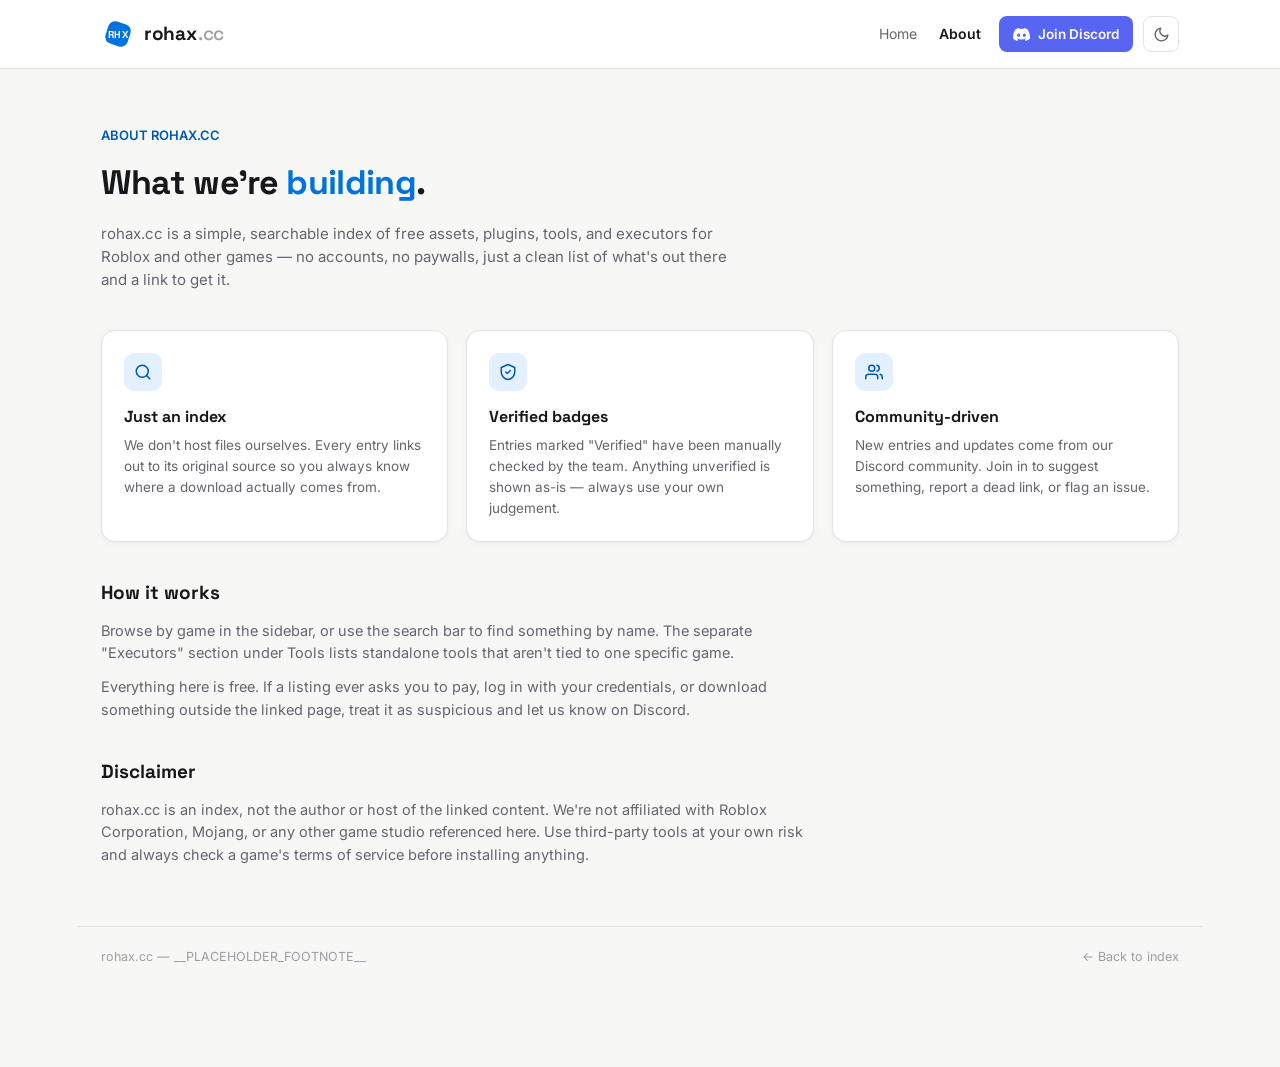
==== about.html @ 6c8dd325 "Add files via upload" ====
<!DOCTYPE html>
<html lang="en">
<head>
<meta charset="UTF-8">
<meta name="viewport" content="width=device-width, initial-scale=1.0">
<title>rohax.cc — index</title>
<link rel="preconnect" href="https://fonts.googleapis.com">
<link rel="preconnect" href="https://fonts.gstatic.com" crossorigin>
<link href="https://fonts.googleapis.com/css2?family=Space+Grotesk:wght@500;600;700&family=Inter:wght@400;500;600;700&display=swap" rel="stylesheet">
<style>
  :root{
    --bg: #f7f7f5;
    --bg-alt: #ffffff;
    --panel: #ffffff;
    --panel-hover: #f1f1ee;
    --border: #e4e4e0;
    --border-soft: #ececea;
    --text: #17181b;
    --text-dim: #63666e;
    --text-faint: #9b9ea5;
    --accent: #0072e0;
    --accent-bg: #e3f0ff;
    --accent-strong: #0058b0;
    --amber: #b56a12;
    --amber-bg: #fbedd9;
    --tool: #4d5a8f;
    --tool-bg: #e9ecfb;
    --discord: #5865F2;
    --radius: 14px;
    --shadow: 0 1px 2px rgba(20,20,20,0.04), 0 1px 10px rgba(20,20,20,0.03);
    --font-display: 'Space Grotesk', 'Inter', sans-serif;
  }
  html[data-theme="dark"]{
    --bg: #16181f;
    --bg-alt: #1b1e26;
    --panel: #21242e;
    --panel-hover: #292d38;
    --border: #323644;
    --border-soft: #292d38;
    --text: #edeef0;
    --text-dim: #a3a6ad;
    --text-faint: #6c6f77;
    --accent: #4fa0ff;
    --accent-bg: rgba(79,160,255,0.14);
    --accent-strong: #4fa0ff;
    --amber: #f2a93b;
    --amber-bg: rgba(242,169,59,0.12);
    --tool: #9aa4f2;
    --tool-bg: rgba(154,164,242,0.12);
    --shadow: none;
  }
  *, *::before, *::after{
    transition: background-color .35s ease, border-color .35s ease, color .35s ease, fill .35s ease, box-shadow .35s ease;
  }
  *{ box-sizing: border-box; margin:0; padding:0; }
  body{
    background: var(--bg);
    color: var(--text);
    font-family: 'Inter', -apple-system, BlinkMacSystemFont, 'Segoe UI', sans-serif;
    font-size: 15px;
    line-height: 1.55;
    min-height: 100vh;
    padding: 0 0 80px;
    transition: background-color .35s ease, border-color .35s ease, color .35s ease;
  }
  a{ color: inherit; text-decoration: none; }

  /* ---------- top bar ---------- */
  header{
    border-bottom: 1px solid var(--border);
    background: var(--bg-alt);
    position: sticky; top:0; z-index: 20;
    transition: box-shadow .2s ease, border-color .35s ease, background-color .35s ease, color .35s ease;
  }
  header.scrolled{
    box-shadow: 0 4px 16px rgba(0,0,0,0.06);
  }
  .header-inner{
    max-width: min(1440px, 88vw);
    margin: 0 auto;
    padding: 16px 24px;
    display:flex;
    align-items:center;
    justify-content: space-between;
    gap: 24px;
  }
  .logo{
    display:flex;
    align-items:center;
    gap: 9px;
    cursor: pointer;
  }
  .logo-mark{
    width: 34px; height: 34px;
    flex-shrink: 0;
  }
  .logo-mark svg{ width: 100%; height: 100%; display:block; }
  .logo-text{
    display:flex;
    align-items:baseline;
    gap: 1px;
    font-family: var(--font-display);
    font-weight: 700;
    font-size: 19px;
    letter-spacing: -0.01em;
  }
  .logo-text .domain{ color: var(--text); }
  .logo-text .tld{ color: var(--text-faint); font-weight: 500; }

  .header-right{ display:flex; align-items:center; gap: 10px; }

  nav{ display:flex; gap: 22px; font-size: 14px; color: var(--text-dim); margin-right: 8px; }
  nav a:hover{ color: var(--accent); }
  nav a.active{ color: var(--text); font-weight: 600; }

  .icon-btn{
    width: 36px; height: 36px;
    display:flex; align-items:center; justify-content:center;
    border: 1px solid var(--border);
    border-radius: 8px;
    background: var(--panel);
    cursor: pointer;
    color: var(--text-dim);
    transition: background-color .2s ease, color .2s ease, border-color .35s ease, transform .15s ease;
  }
  .icon-btn:hover{ background: var(--panel-hover); color: var(--text); }
  .icon-btn:active{ transform: scale(0.92); }
  .icon-btn svg{ width: 17px; height: 17px; overflow: visible; }
  #theme-icon{
    transition: transform .3s ease, opacity .3s ease;
  }
  #theme-icon.spin{ transform: rotate(90deg) scale(0.4); opacity: 0; }

  .discord-btn{
    display:flex; align-items:center; gap: 8px;
    background: var(--discord);
    color: #fff;
    font-size: 13.5px;
    font-weight: 600;
    padding: 0 14px;
    height: 36px;
    border-radius: 8px;
    transition: filter .12s ease, background-color .35s ease, transform .15s ease;
  }
  .discord-btn:hover{ filter: brightness(1.08); }
  .discord-btn:active{ transform: scale(0.96); }
  .discord-btn svg{ width: 17px; height: 17px; flex-shrink:0; }

  /* ---------- hero / search ---------- */
  .hero{
    position: relative;
    max-width: min(1440px, 88vw);
    margin: 0 auto;
    padding: 56px 24px 32px;
    overflow: hidden;
  }
  .hero-glow{
    position: absolute;
    top: -120px; right: -80px;
    width: 420px; height: 420px;
    background: radial-gradient(circle, var(--accent) 0%, transparent 70%);
    opacity: 0.14;
    filter: blur(10px);
    pointer-events: none;
    animation: drift 9s ease-in-out infinite;
    z-index: 0;
  }
  @keyframes drift{
    0%, 100%{ transform: translate(0,0) scale(1); }
    50%{ transform: translate(-24px, 20px) scale(1.08); }
  }
  .hero > *{ position: relative; z-index: 1; }

  @keyframes fadeInUp{
    from{ opacity: 0; transform: translateY(14px); }
    to{ opacity: 1; transform: translateY(0); }
  }
  .hero-eyebrow{
    color: var(--accent-strong);
    font-size: 13px;
    font-weight: 600;
    margin-bottom: 12px;
    opacity: 0;
    animation: fadeInUp .5s ease forwards;
  }
  .hero h1{
    font-family: var(--font-display);
    font-size: 34px;
    font-weight: 700;
    letter-spacing: -0.02em;
    margin-bottom: 12px;
    opacity: 0;
    animation: fadeInUp .5s ease forwards .08s;
  }
  .hero h1 .accent{ color: var(--accent); }
  .hero p{
    color: var(--text-dim);
    max-width: 560px;
    font-size: 15px;
    margin-bottom: 28px;
    opacity: 0;
    animation: fadeInUp .5s ease forwards .16s;
  }

  .stats-row{
    display:flex;
    flex-wrap: wrap;
    gap: 28px;
    margin-top: 28px;
    opacity: 0;
    animation: fadeInUp .5s ease forwards .32s;
  }
  .stat{ display:flex; align-items:baseline; gap: 7px; }
  .stat .num{ font-family: var(--font-display); font-size: 19px; font-weight: 700; color: var(--text); }
  .stat .label{ font-size: 12.5px; color: var(--text-faint); }

  .searchbar{
    display:flex;
    align-items:center;
    gap: 10px;
    background: var(--panel);
    border: 1px solid var(--border);
    border-radius: var(--radius);
    padding: 4px 6px 4px 16px;
    box-shadow: var(--shadow);
    max-width: 560px;
  }
  .searchbar svg{ width: 18px; height: 18px; color: var(--text-faint); flex-shrink:0; }
  .searchbar input{
    flex: 1;
    background: transparent;
    border: none;
    outline: none;
    color: var(--text);
    font-family: inherit;
    font-size: 15px;
    padding: 10px 0;
  }
  .searchbar input::placeholder{ color: var(--text-faint); }

  /* ---------- layout: sidebar + list ---------- */
  .layout{
    display:flex;
    align-items:flex-start;
    gap: 40px;
    max-width: min(1440px, 88vw);
    margin: 0 auto;
    padding: 30px 24px 0;
  }

  .sidebar{
    width: 220px;
    flex-shrink: 0;
    position: sticky;
    top: 88px;
  }
  .sidebar-label{
    font-size: 12px;
    font-weight: 700;
    letter-spacing: 0.06em;
    text-transform: uppercase;
    color: var(--text-faint);
    margin-bottom: 10px;
  }
  .sidebar-item{
    display:flex;
    align-items:center;
    gap: 8px;
    padding: 10px 12px;
    border-radius: 8px;
    font-size: 14px;
    font-weight: 500;
    color: var(--text-dim);
    cursor: pointer;
    margin-bottom: 2px;
  }
  .sidebar-item svg, .sidebar-item img{ width: 16px; height: 16px; flex-shrink: 0; }
  .sidebar-item:hover:not(.active){ background: var(--panel-hover); color: var(--text); }
  .sidebar-item.active{
    background: var(--accent-bg);
    color: var(--accent-strong);
    font-weight: 600;
  }
  .sidebar-divider{
    height: 1px;
    background: var(--border);
    margin: 16px 0;
  }
  .sidebar-item.executors-item svg{ color: var(--amber); }
  .sidebar-item.executors-item.active{
    background: var(--amber-bg);
    color: var(--amber);
  }

  .content{ flex: 1; min-width: 0; }
  .content-head{
    display:flex;
    align-items:baseline;
    justify-content: space-between;
    margin-bottom: 16px;
    gap: 12px;
  }
  .content-head h2{
    font-family: var(--font-display);
    font-size: 19px;
    font-weight: 700;
  }
  .content-head .count-label{ font-size: 13px; color: var(--text-faint); white-space: nowrap; }

  .item-list{
    border: 1px solid var(--border);
    border-radius: var(--radius);
    background: var(--panel);
    overflow: hidden;
    box-shadow: var(--shadow);
  }
  .item-row{
    display:flex;
    align-items:center;
    gap: 14px;
    padding: 16px 18px;
    border-bottom: 1px solid var(--border-soft);
    text-decoration: none;
    opacity: 0;
    animation: fadeInUp .35s ease forwards;
  }
  .item-row:last-child{ border-bottom: none; }
  .item-row:hover{ background: var(--panel-hover); }

  .item-icon{
    width: 42px; height: 42px;
    border-radius: 10px;
    flex-shrink: 0;
    display:flex; align-items:center; justify-content:center;
  }
  .item-icon svg{ width: 20px; height: 20px; color: #fff; }

  .item-main{ flex: 1; min-width: 0; }
  .item-title-row{
    display:flex;
    align-items:center;
    gap: 8px;
    flex-wrap: wrap;
    margin-bottom: 3px;
  }
  .item-name{ font-family: var(--font-display); font-weight: 600; font-size: 15px; color: var(--text); }
  .item-badge{
    font-size: 11px;
    font-weight: 700;
    padding: 2px 8px;
    border-radius: 999px;
    white-space: nowrap;
  }
  .item-badge.verified{ background: var(--accent-bg); color: var(--accent-strong); }
  .item-badge.new{ background: var(--amber-bg); color: var(--amber); }
  .item-desc{
    font-size: 13px;
    color: var(--text-dim);
    overflow: hidden;
    text-overflow: ellipsis;
    white-space: nowrap;
  }

  .item-meta{
    text-align: right;
    font-size: 12px;
    color: var(--text-faint);
    line-height: 1.4;
    flex-shrink: 0;
  }
  .item-meta .game-name{ color: var(--text-dim); font-weight: 500; }

  .item-dl{
    display:flex; align-items:center; gap: 6px;
    background: var(--accent);
    color: #fff;
    font-size: 13px;
    font-weight: 600;
    padding: 9px 16px;
    border-radius: 8px;
    flex-shrink: 0;
    transition: filter .12s ease;
  }
  .item-dl:hover{ filter: brightness(1.08); }
  .item-dl svg{ width: 14px; height: 14px; }

  .empty-state{
    text-align:center;
    padding: 60px 20px;
    color: var(--text-faint);
    display:none;
  }
  .empty-state.show{ display:block; }
  .empty-state .glyph{ font-size: 28px; margin-bottom: 10px; }
  .empty-state .title{ color: var(--text); font-weight: 600; margin-bottom: 4px; }

  footer{
    max-width: min(1440px, 88vw);
    margin: 60px auto 0;
    padding: 20px 24px;
    border-top: 1px solid var(--border);
    color: var(--text-faint);
    font-size: 12.5px;
    display:flex;
    justify-content: space-between;
  }

  @media (max-width: 768px){
    nav{ display:none; }
    .layout{ flex-direction: column; }
    .sidebar{
      width: 100%;
      position: static;
      display:flex;
      flex-wrap: wrap;
      gap: 6px;
    }
    .sidebar-label{ width: 100%; }
    .sidebar-divider{ display: none; }
    .item-row{ flex-wrap: wrap; }
    .item-meta{ display:none; }
  }

  /* ---------- about page ---------- */
  .about-hero{
    position: relative;
    max-width: min(1440px, 88vw);
    margin: 0 auto;
    padding: 56px 24px 8px;
    overflow: hidden;
  }
  .about-hero > *{ position: relative; z-index: 1; }
  .about-hero .hero-eyebrow{ color: var(--accent-strong); font-size: 13px; font-weight: 600; margin-bottom: 12px; }
  .about-hero h1{
    font-family: var(--font-display);
    font-size: 34px;
    font-weight: 700;
    letter-spacing: -0.02em;
    margin-bottom: 12px;
  }
  .about-hero h1 .accent{ color: var(--accent); }
  .about-hero p{ color: var(--text-dim); max-width: 640px; font-size: 15px; }

  .about-body{
    max-width: min(1440px, 88vw);
    margin: 0 auto;
    padding: 30px 24px 0;
    display: grid;
    grid-template-columns: repeat(3, 1fr);
    gap: 18px;
  }
  .about-card{
    border: 1px solid var(--border);
    border-radius: var(--radius);
    background: var(--panel);
    box-shadow: var(--shadow);
    padding: 22px;
  }
  .about-card .icon{
    width: 38px; height: 38px;
    border-radius: 10px;
    background: var(--accent-bg);
    color: var(--accent-strong);
    display:flex; align-items:center; justify-content:center;
    margin-bottom: 14px;
  }
  .about-card .icon svg{ width: 18px; height: 18px; }
  .about-card h3{ font-family: var(--font-display); font-size: 16px; font-weight: 700; margin-bottom: 6px; }
  .about-card p{ color: var(--text-dim); font-size: 13.5px; }

  .about-section{
    max-width: min(1440px, 88vw);
    margin: 36px auto 0;
    padding: 0 24px;
  }
  .about-section h2{ font-family: var(--font-display); font-size: 19px; font-weight: 700; margin-bottom: 12px; }
  .about-section p{ color: var(--text-dim); font-size: 14.5px; max-width: 720px; margin-bottom: 12px; }
  .about-section p:last-child{ margin-bottom: 0; }

  @media (max-width: 768px){
    .about-body{ grid-template-columns: 1fr; }
  }
</style>
<body>

<header>
  <div class="header-inner">
    <a class="logo" href="index.html" aria-label="rohax.cc home">
      <span class="logo-mark">
        <svg viewBox="0 0 44 44" fill="none">
          <rect x="7" y="7" width="30" height="30" rx="9" transform="rotate(18 22 22)" fill="var(--accent)"/>
          <text x="22" y="27" text-anchor="middle" font-family="'Space Grotesk', sans-serif" font-weight="700" font-size="13" letter-spacing="0.3" fill="#ffffff">RHX</text>
        </svg>
      </span>
      <span class="logo-text"><span class="domain">rohax</span><span class="tld">.cc</span></span>
    </a>
    <div class="header-right">
      <nav>
        <a href="index.html">Home</a>
        <a href="about.html" class="active">About</a>
      </nav>
      <a class="discord-btn" href="__PLACEHOLDER_DISCORD_URL__" target="_blank" rel="noopener noreferrer">
        <svg viewBox="0 0 127.14 96.36" fill="currentColor"><path d="M107.7,8.07A105.15,105.15,0,0,0,81.47,0a72.06,72.06,0,0,0-3.36,6.83A97.68,97.68,0,0,0,49,6.83,72.37,72.37,0,0,0,45.64,0,105.89,105.89,0,0,0,19.39,8.09C2.79,32.65-1.71,56.6.54,80.21h0A105.73,105.73,0,0,0,32.71,96.36,77.7,77.7,0,0,0,39.6,85.25a68.42,68.42,0,0,1-10.85-5.18c.91-.66,1.8-1.34,2.66-2a75.57,75.57,0,0,0,64.32,0c.87.71,1.76,1.39,2.66,2a68.68,68.68,0,0,1-10.87,5.19,77,77,0,0,0,6.89,11.1A105.25,105.25,0,0,0,126.6,80.22h0C129.24,52.84,122.09,29.11,107.7,8.07ZM42.45,65.69C36.18,65.69,31,60,31,53s5-12.74,11.43-12.74S54,46,53.89,53,48.84,65.69,42.45,65.69Zm42.24,0C78.41,65.69,73.25,60,73.25,53s5-12.74,11.44-12.74S96.23,46,96.12,53,91.08,65.69,84.69,65.69Z"/></svg>
        Join Discord
      </a>
      <button class="icon-btn" id="theme-toggle" aria-label="Toggle theme">
        <svg id="theme-icon" viewBox="0 0 24 24" fill="none" stroke="currentColor" stroke-width="2" stroke-linecap="round" stroke-linejoin="round"></svg>
      </button>
    </div>
  </div>
</header>

<section class="about-hero">
  <div class="hero-eyebrow">ABOUT ROHAX.CC</div>
  <h1>What we're <span class="accent">building</span>.</h1>
  <p>rohax.cc is a simple, searchable index of free assets, plugins, tools, and executors for Roblox and other games — no accounts, no paywalls, just a clean list of what's out there and a link to get it.</p>
</section>

<div class="about-body">
  <div class="about-card">
    <div class="icon">
      <svg viewBox="0 0 24 24" fill="none" stroke="currentColor" stroke-width="2" stroke-linecap="round" stroke-linejoin="round"><circle cx="11" cy="11" r="8"/><path d="m21 21-4.3-4.3"/></svg>
    </div>
    <h3>Just an index</h3>
    <p>We don't host files ourselves. Every entry links out to its original source so you always know where a download actually comes from.</p>
  </div>
  <div class="about-card">
    <div class="icon">
      <svg viewBox="0 0 24 24" fill="none" stroke="currentColor" stroke-width="2" stroke-linecap="round" stroke-linejoin="round"><path d="M12 2 3 6v6c0 5 3.8 9.4 9 10 5.2-.6 9-5 9-10V6l-9-4Z"/><path d="m9 12 2 2 4-4"/></svg>
    </div>
    <h3>Verified badges</h3>
    <p>Entries marked "Verified" have been manually checked by the team. Anything unverified is shown as-is — always use your own judgement.</p>
  </div>
  <div class="about-card">
    <div class="icon">
      <svg viewBox="0 0 24 24" fill="none" stroke="currentColor" stroke-width="2" stroke-linecap="round" stroke-linejoin="round"><path d="M17 21v-2a4 4 0 0 0-4-4H5a4 4 0 0 0-4 4v2"/><circle cx="9" cy="7" r="4"/><path d="M23 21v-2a4 4 0 0 0-3-3.87"/><path d="M16 3.13a4 4 0 0 1 0 7.75"/></svg>
    </div>
    <h3>Community-driven</h3>
    <p>New entries and updates come from our Discord community. Join in to suggest something, report a dead link, or flag an issue.</p>
  </div>
</div>

<div class="about-section">
  <h2>How it works</h2>
  <p>Browse by game in the sidebar, or use the search bar to find something by name. The separate "Executors" section under Tools lists standalone tools that aren't tied to one specific game.</p>
  <p>Everything here is free. If a listing ever asks you to pay, log in with your credentials, or download something outside the linked page, treat it as suspicious and let us know on Discord.</p>
</div>

<div class="about-section">
  <h2>Disclaimer</h2>
  <p>rohax.cc is an index, not the author or host of the linked content. We're not affiliated with Roblox Corporation, Mojang, or any other game studio referenced here. Use third-party tools at your own risk and always check a game's terms of service before installing anything.</p>
</div>

<footer>
  <span>rohax.cc — __PLACEHOLDER_FOOTNOTE__</span>
  <span><a href="index.html" style="color:inherit;">&larr; Back to index</a></span>
</footer>

<script>
  const SUN_ICON = '<circle cx="12" cy="12" r="4"/><path d="M12 2v2M12 20v2M4.93 4.93l1.41 1.41M17.66 17.66l1.41 1.41M2 12h2M20 12h2M6.34 17.66l-1.41 1.41M19.07 4.93l-1.41 1.41"/>';
  const MOON_ICON = '<path d="M21 12.79A9 9 0 1 1 11.21 3 7 7 0 0 0 21 12.79z"/>';

  function applyTheme(theme, animate){
    const icon = document.getElementById("theme-icon");
    document.documentElement.setAttribute("data-theme", theme);
    localStorage.setItem("rohax-theme", theme);
    if (animate){
      icon.classList.add("spin");
      setTimeout(() => {
        icon.innerHTML = theme === "dark" ? SUN_ICON : MOON_ICON;
        icon.classList.remove("spin");
      }, 150);
    } else {
      icon.innerHTML = theme === "dark" ? SUN_ICON : MOON_ICON;
    }
  }
  document.getElementById("theme-toggle").addEventListener("click", () => {
    const current = document.documentElement.getAttribute("data-theme");
    applyTheme(current === "dark" ? "light" : "dark", true);
  });
  const savedTheme = localStorage.getItem("rohax-theme")
    || (window.matchMedia && window.matchMedia("(prefers-color-scheme: dark)").matches ? "dark" : "light");
  applyTheme(savedTheme);

  const headerEl = document.querySelector("header");
  window.addEventListener("scroll", () => {
    headerEl.classList.toggle("scrolled", window.scrollY > 8);
  });
</script>

</body>
</html>
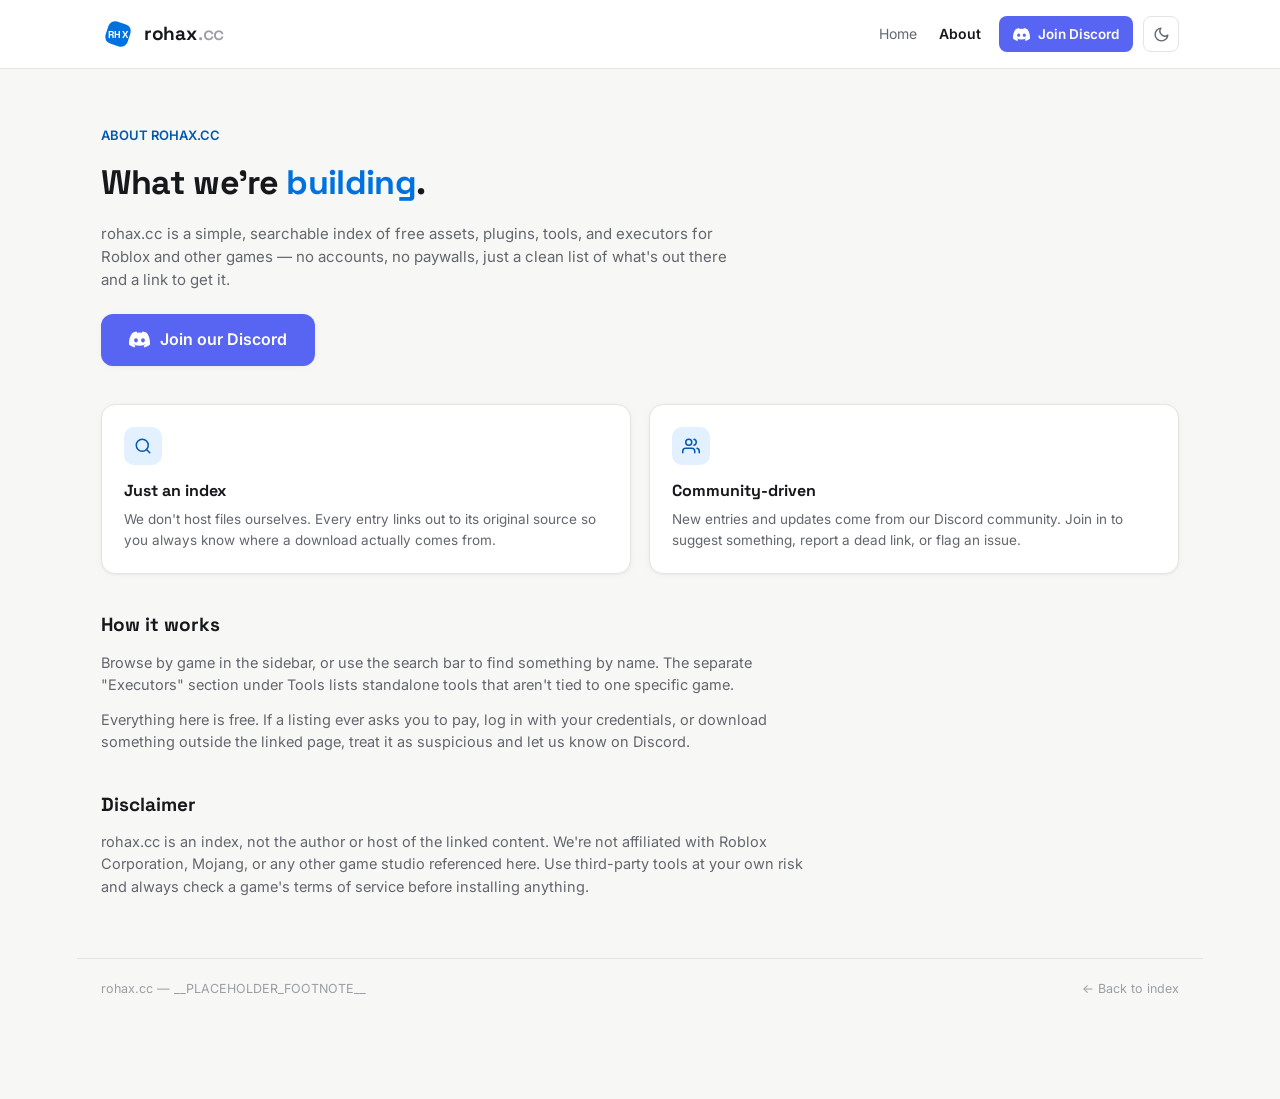
==== commit e68443e8: "Add files via upload" ====
--- a/about.html
+++ b/about.html
@@ -53,6 +53,10 @@
     transition: background-color .35s ease, border-color .35s ease, color .35s ease, fill .35s ease, box-shadow .35s ease;
   }
   *{ box-sizing: border-box; margin:0; padding:0; }
+  html{
+    background: var(--bg);
+    overscroll-behavior-y: none;
+  }
   body{
     background: var(--bg);
     color: var(--text);
@@ -61,6 +65,7 @@
     line-height: 1.55;
     min-height: 100vh;
     padding: 0 0 80px;
+    overscroll-behavior-y: none;
     transition: background-color .35s ease, border-color .35s ease, color .35s ease;
   }
   a{ color: inherit; text-decoration: none; }
@@ -351,7 +356,6 @@
     border-radius: 999px;
     white-space: nowrap;
   }
-  .item-badge.verified{ background: var(--accent-bg); color: var(--accent-strong); }
   .item-badge.new{ background: var(--amber-bg); color: var(--amber); }
   .item-desc{
     font-size: 13px;
@@ -446,9 +450,28 @@
     margin: 0 auto;
     padding: 30px 24px 0;
     display: grid;
-    grid-template-columns: repeat(3, 1fr);
+    grid-template-columns: repeat(auto-fit, minmax(240px, 1fr));
     gap: 18px;
   }
+
+  .discord-btn-lg{
+    display: inline-flex;
+    align-items: center;
+    gap: 10px;
+    background: var(--discord);
+    color: #fff;
+    font-size: 16px;
+    font-weight: 600;
+    padding: 0 28px;
+    height: 52px;
+    border-radius: 12px;
+    box-shadow: var(--shadow);
+    margin-top: 22px;
+    transition: filter .12s ease, background-color .35s ease, transform .15s ease;
+  }
+  .discord-btn-lg:hover{ filter: brightness(1.08); }
+  .discord-btn-lg:active{ transform: scale(0.97); }
+  .discord-btn-lg svg{ width: 21px; height: 21px; flex-shrink:0; }
   .about-card{
     border: 1px solid var(--border);
     border-radius: var(--radius);
@@ -481,6 +504,7 @@
     .about-body{ grid-template-columns: 1fr; }
   }
 </style>
+</head>
 <body>
 
 <header>
@@ -514,6 +538,10 @@
   <div class="hero-eyebrow">ABOUT ROHAX.CC</div>
   <h1>What we're <span class="accent">building</span>.</h1>
   <p>rohax.cc is a simple, searchable index of free assets, plugins, tools, and executors for Roblox and other games — no accounts, no paywalls, just a clean list of what's out there and a link to get it.</p>
+  <a class="discord-btn-lg" href="__PLACEHOLDER_DISCORD_URL__" target="_blank" rel="noopener noreferrer">
+    <svg viewBox="0 0 127.14 96.36" fill="currentColor"><path d="M107.7,8.07A105.15,105.15,0,0,0,81.47,0a72.06,72.06,0,0,0-3.36,6.83A97.68,97.68,0,0,0,49,6.83,72.37,72.37,0,0,0,45.64,0,105.89,105.89,0,0,0,19.39,8.09C2.79,32.65-1.71,56.6.54,80.21h0A105.73,105.73,0,0,0,32.71,96.36,77.7,77.7,0,0,0,39.6,85.25a68.42,68.42,0,0,1-10.85-5.18c.91-.66,1.8-1.34,2.66-2a75.57,75.57,0,0,0,64.32,0c.87.71,1.76,1.39,2.66,2a68.68,68.68,0,0,1-10.87,5.19,77,77,0,0,0,6.89,11.1A105.25,105.25,0,0,0,126.6,80.22h0C129.24,52.84,122.09,29.11,107.7,8.07ZM42.45,65.69C36.18,65.69,31,60,31,53s5-12.74,11.43-12.74S54,46,53.89,53,48.84,65.69,42.45,65.69Zm42.24,0C78.41,65.69,73.25,60,73.25,53s5-12.74,11.44-12.74S96.23,46,96.12,53,91.08,65.69,84.69,65.69Z"/></svg>
+    Join our Discord
+  </a>
 </section>
 
 <div class="about-body">
@@ -523,13 +551,6 @@
     </div>
     <h3>Just an index</h3>
     <p>We don't host files ourselves. Every entry links out to its original source so you always know where a download actually comes from.</p>
-  </div>
-  <div class="about-card">
-    <div class="icon">
-      <svg viewBox="0 0 24 24" fill="none" stroke="currentColor" stroke-width="2" stroke-linecap="round" stroke-linejoin="round"><path d="M12 2 3 6v6c0 5 3.8 9.4 9 10 5.2-.6 9-5 9-10V6l-9-4Z"/><path d="m9 12 2 2 4-4"/></svg>
-    </div>
-    <h3>Verified badges</h3>
-    <p>Entries marked "Verified" have been manually checked by the team. Anything unverified is shown as-is — always use your own judgement.</p>
   </div>
   <div class="about-card">
     <div class="icon">
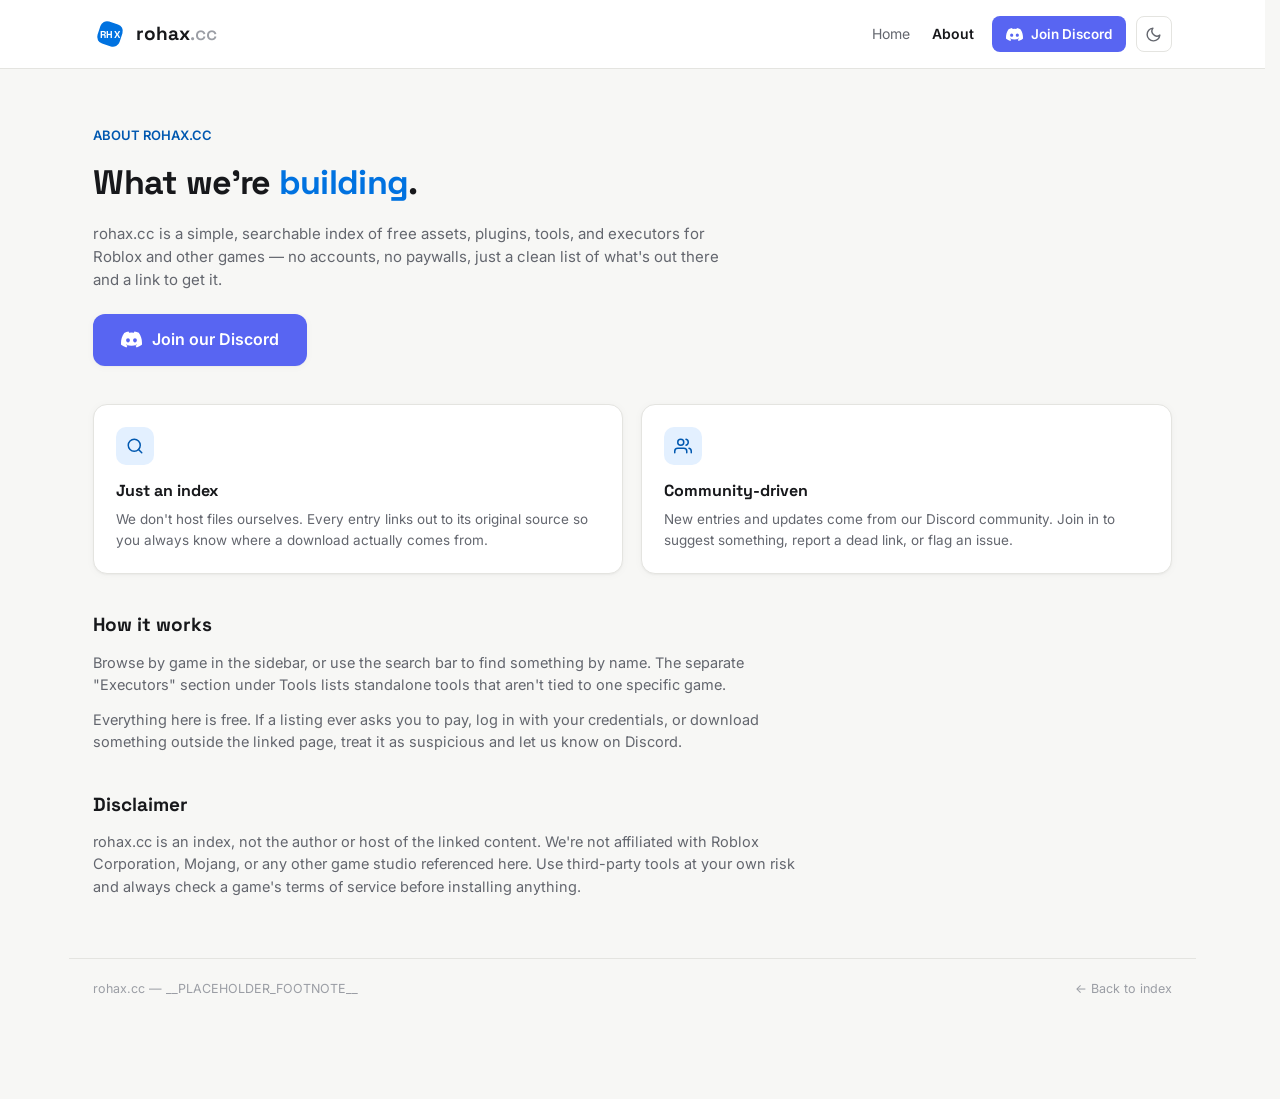
==== commit 75cc98c0: "Add files via upload" ====
--- a/about.html
+++ b/about.html
@@ -4,506 +4,22 @@
 <meta charset="UTF-8">
 <meta name="viewport" content="width=device-width, initial-scale=1.0">
 <title>rohax.cc — index</title>
+<script>
+  // Set the theme before first paint so navigating between pages never
+  // flashes the default (light) theme first — especially noticeable
+  // when the saved theme is dark.
+  (function(){
+    try{
+      var t = localStorage.getItem("rohax-theme")
+        || (window.matchMedia && window.matchMedia("(prefers-color-scheme: dark)").matches ? "dark" : "light");
+      document.documentElement.setAttribute("data-theme", t);
+    } catch(e){}
+  })();
+</script>
 <link rel="preconnect" href="https://fonts.googleapis.com">
 <link rel="preconnect" href="https://fonts.gstatic.com" crossorigin>
 <link href="https://fonts.googleapis.com/css2?family=Space+Grotesk:wght@500;600;700&family=Inter:wght@400;500;600;700&display=swap" rel="stylesheet">
-<style>
-  :root{
-    --bg: #f7f7f5;
-    --bg-alt: #ffffff;
-    --panel: #ffffff;
-    --panel-hover: #f1f1ee;
-    --border: #e4e4e0;
-    --border-soft: #ececea;
-    --text: #17181b;
-    --text-dim: #63666e;
-    --text-faint: #9b9ea5;
-    --accent: #0072e0;
-    --accent-bg: #e3f0ff;
-    --accent-strong: #0058b0;
-    --amber: #b56a12;
-    --amber-bg: #fbedd9;
-    --tool: #4d5a8f;
-    --tool-bg: #e9ecfb;
-    --discord: #5865F2;
-    --radius: 14px;
-    --shadow: 0 1px 2px rgba(20,20,20,0.04), 0 1px 10px rgba(20,20,20,0.03);
-    --font-display: 'Space Grotesk', 'Inter', sans-serif;
-  }
-  html[data-theme="dark"]{
-    --bg: #16181f;
-    --bg-alt: #1b1e26;
-    --panel: #21242e;
-    --panel-hover: #292d38;
-    --border: #323644;
-    --border-soft: #292d38;
-    --text: #edeef0;
-    --text-dim: #a3a6ad;
-    --text-faint: #6c6f77;
-    --accent: #4fa0ff;
-    --accent-bg: rgba(79,160,255,0.14);
-    --accent-strong: #4fa0ff;
-    --amber: #f2a93b;
-    --amber-bg: rgba(242,169,59,0.12);
-    --tool: #9aa4f2;
-    --tool-bg: rgba(154,164,242,0.12);
-    --shadow: none;
-  }
-  *, *::before, *::after{
-    transition: background-color .35s ease, border-color .35s ease, color .35s ease, fill .35s ease, box-shadow .35s ease;
-  }
-  *{ box-sizing: border-box; margin:0; padding:0; }
-  html{
-    background: var(--bg);
-    overscroll-behavior-y: none;
-  }
-  body{
-    background: var(--bg);
-    color: var(--text);
-    font-family: 'Inter', -apple-system, BlinkMacSystemFont, 'Segoe UI', sans-serif;
-    font-size: 15px;
-    line-height: 1.55;
-    min-height: 100vh;
-    padding: 0 0 80px;
-    overscroll-behavior-y: none;
-    transition: background-color .35s ease, border-color .35s ease, color .35s ease;
-  }
-  a{ color: inherit; text-decoration: none; }
-
-  /* ---------- top bar ---------- */
-  header{
-    border-bottom: 1px solid var(--border);
-    background: var(--bg-alt);
-    position: sticky; top:0; z-index: 20;
-    transition: box-shadow .2s ease, border-color .35s ease, background-color .35s ease, color .35s ease;
-  }
-  header.scrolled{
-    box-shadow: 0 4px 16px rgba(0,0,0,0.06);
-  }
-  .header-inner{
-    max-width: min(1440px, 88vw);
-    margin: 0 auto;
-    padding: 16px 24px;
-    display:flex;
-    align-items:center;
-    justify-content: space-between;
-    gap: 24px;
-  }
-  .logo{
-    display:flex;
-    align-items:center;
-    gap: 9px;
-    cursor: pointer;
-  }
-  .logo-mark{
-    width: 34px; height: 34px;
-    flex-shrink: 0;
-  }
-  .logo-mark svg{ width: 100%; height: 100%; display:block; }
-  .logo-text{
-    display:flex;
-    align-items:baseline;
-    gap: 1px;
-    font-family: var(--font-display);
-    font-weight: 700;
-    font-size: 19px;
-    letter-spacing: -0.01em;
-  }
-  .logo-text .domain{ color: var(--text); }
-  .logo-text .tld{ color: var(--text-faint); font-weight: 500; }
-
-  .header-right{ display:flex; align-items:center; gap: 10px; }
-
-  nav{ display:flex; gap: 22px; font-size: 14px; color: var(--text-dim); margin-right: 8px; }
-  nav a:hover{ color: var(--accent); }
-  nav a.active{ color: var(--text); font-weight: 600; }
-
-  .icon-btn{
-    width: 36px; height: 36px;
-    display:flex; align-items:center; justify-content:center;
-    border: 1px solid var(--border);
-    border-radius: 8px;
-    background: var(--panel);
-    cursor: pointer;
-    color: var(--text-dim);
-    transition: background-color .2s ease, color .2s ease, border-color .35s ease, transform .15s ease;
-  }
-  .icon-btn:hover{ background: var(--panel-hover); color: var(--text); }
-  .icon-btn:active{ transform: scale(0.92); }
-  .icon-btn svg{ width: 17px; height: 17px; overflow: visible; }
-  #theme-icon{
-    transition: transform .3s ease, opacity .3s ease;
-  }
-  #theme-icon.spin{ transform: rotate(90deg) scale(0.4); opacity: 0; }
-
-  .discord-btn{
-    display:flex; align-items:center; gap: 8px;
-    background: var(--discord);
-    color: #fff;
-    font-size: 13.5px;
-    font-weight: 600;
-    padding: 0 14px;
-    height: 36px;
-    border-radius: 8px;
-    transition: filter .12s ease, background-color .35s ease, transform .15s ease;
-  }
-  .discord-btn:hover{ filter: brightness(1.08); }
-  .discord-btn:active{ transform: scale(0.96); }
-  .discord-btn svg{ width: 17px; height: 17px; flex-shrink:0; }
-
-  /* ---------- hero / search ---------- */
-  .hero{
-    position: relative;
-    max-width: min(1440px, 88vw);
-    margin: 0 auto;
-    padding: 56px 24px 32px;
-    overflow: hidden;
-  }
-  .hero-glow{
-    position: absolute;
-    top: -120px; right: -80px;
-    width: 420px; height: 420px;
-    background: radial-gradient(circle, var(--accent) 0%, transparent 70%);
-    opacity: 0.14;
-    filter: blur(10px);
-    pointer-events: none;
-    animation: drift 9s ease-in-out infinite;
-    z-index: 0;
-  }
-  @keyframes drift{
-    0%, 100%{ transform: translate(0,0) scale(1); }
-    50%{ transform: translate(-24px, 20px) scale(1.08); }
-  }
-  .hero > *{ position: relative; z-index: 1; }
-
-  @keyframes fadeInUp{
-    from{ opacity: 0; transform: translateY(14px); }
-    to{ opacity: 1; transform: translateY(0); }
-  }
-  .hero-eyebrow{
-    color: var(--accent-strong);
-    font-size: 13px;
-    font-weight: 600;
-    margin-bottom: 12px;
-    opacity: 0;
-    animation: fadeInUp .5s ease forwards;
-  }
-  .hero h1{
-    font-family: var(--font-display);
-    font-size: 34px;
-    font-weight: 700;
-    letter-spacing: -0.02em;
-    margin-bottom: 12px;
-    opacity: 0;
-    animation: fadeInUp .5s ease forwards .08s;
-  }
-  .hero h1 .accent{ color: var(--accent); }
-  .hero p{
-    color: var(--text-dim);
-    max-width: 560px;
-    font-size: 15px;
-    margin-bottom: 28px;
-    opacity: 0;
-    animation: fadeInUp .5s ease forwards .16s;
-  }
-
-  .stats-row{
-    display:flex;
-    flex-wrap: wrap;
-    gap: 28px;
-    margin-top: 28px;
-    opacity: 0;
-    animation: fadeInUp .5s ease forwards .32s;
-  }
-  .stat{ display:flex; align-items:baseline; gap: 7px; }
-  .stat .num{ font-family: var(--font-display); font-size: 19px; font-weight: 700; color: var(--text); }
-  .stat .label{ font-size: 12.5px; color: var(--text-faint); }
-
-  .searchbar{
-    display:flex;
-    align-items:center;
-    gap: 10px;
-    background: var(--panel);
-    border: 1px solid var(--border);
-    border-radius: var(--radius);
-    padding: 4px 6px 4px 16px;
-    box-shadow: var(--shadow);
-    max-width: 560px;
-  }
-  .searchbar svg{ width: 18px; height: 18px; color: var(--text-faint); flex-shrink:0; }
-  .searchbar input{
-    flex: 1;
-    background: transparent;
-    border: none;
-    outline: none;
-    color: var(--text);
-    font-family: inherit;
-    font-size: 15px;
-    padding: 10px 0;
-  }
-  .searchbar input::placeholder{ color: var(--text-faint); }
-
-  /* ---------- layout: sidebar + list ---------- */
-  .layout{
-    display:flex;
-    align-items:flex-start;
-    gap: 40px;
-    max-width: min(1440px, 88vw);
-    margin: 0 auto;
-    padding: 30px 24px 0;
-  }
-
-  .sidebar{
-    width: 220px;
-    flex-shrink: 0;
-    position: sticky;
-    top: 88px;
-  }
-  .sidebar-label{
-    font-size: 12px;
-    font-weight: 700;
-    letter-spacing: 0.06em;
-    text-transform: uppercase;
-    color: var(--text-faint);
-    margin-bottom: 10px;
-  }
-  .sidebar-item{
-    display:flex;
-    align-items:center;
-    gap: 8px;
-    padding: 10px 12px;
-    border-radius: 8px;
-    font-size: 14px;
-    font-weight: 500;
-    color: var(--text-dim);
-    cursor: pointer;
-    margin-bottom: 2px;
-  }
-  .sidebar-item svg, .sidebar-item img{ width: 16px; height: 16px; flex-shrink: 0; }
-  .sidebar-item:hover:not(.active){ background: var(--panel-hover); color: var(--text); }
-  .sidebar-item.active{
-    background: var(--accent-bg);
-    color: var(--accent-strong);
-    font-weight: 600;
-  }
-  .sidebar-divider{
-    height: 1px;
-    background: var(--border);
-    margin: 16px 0;
-  }
-  .sidebar-item.executors-item svg{ color: var(--amber); }
-  .sidebar-item.executors-item.active{
-    background: var(--amber-bg);
-    color: var(--amber);
-  }
-
-  .content{ flex: 1; min-width: 0; }
-  .content-head{
-    display:flex;
-    align-items:baseline;
-    justify-content: space-between;
-    margin-bottom: 16px;
-    gap: 12px;
-  }
-  .content-head h2{
-    font-family: var(--font-display);
-    font-size: 19px;
-    font-weight: 700;
-  }
-  .content-head .count-label{ font-size: 13px; color: var(--text-faint); white-space: nowrap; }
-
-  .item-list{
-    border: 1px solid var(--border);
-    border-radius: var(--radius);
-    background: var(--panel);
-    overflow: hidden;
-    box-shadow: var(--shadow);
-  }
-  .item-row{
-    display:flex;
-    align-items:center;
-    gap: 14px;
-    padding: 16px 18px;
-    border-bottom: 1px solid var(--border-soft);
-    text-decoration: none;
-    opacity: 0;
-    animation: fadeInUp .35s ease forwards;
-  }
-  .item-row:last-child{ border-bottom: none; }
-  .item-row:hover{ background: var(--panel-hover); }
-
-  .item-icon{
-    width: 42px; height: 42px;
-    border-radius: 10px;
-    flex-shrink: 0;
-    display:flex; align-items:center; justify-content:center;
-  }
-  .item-icon svg{ width: 20px; height: 20px; color: #fff; }
-
-  .item-main{ flex: 1; min-width: 0; }
-  .item-title-row{
-    display:flex;
-    align-items:center;
-    gap: 8px;
-    flex-wrap: wrap;
-    margin-bottom: 3px;
-  }
-  .item-name{ font-family: var(--font-display); font-weight: 600; font-size: 15px; color: var(--text); }
-  .item-badge{
-    font-size: 11px;
-    font-weight: 700;
-    padding: 2px 8px;
-    border-radius: 999px;
-    white-space: nowrap;
-  }
-  .item-badge.new{ background: var(--amber-bg); color: var(--amber); }
-  .item-desc{
-    font-size: 13px;
-    color: var(--text-dim);
-    overflow: hidden;
-    text-overflow: ellipsis;
-    white-space: nowrap;
-  }
-
-  .item-meta{
-    text-align: right;
-    font-size: 12px;
-    color: var(--text-faint);
-    line-height: 1.4;
-    flex-shrink: 0;
-  }
-  .item-meta .game-name{ color: var(--text-dim); font-weight: 500; }
-
-  .item-dl{
-    display:flex; align-items:center; gap: 6px;
-    background: var(--accent);
-    color: #fff;
-    font-size: 13px;
-    font-weight: 600;
-    padding: 9px 16px;
-    border-radius: 8px;
-    flex-shrink: 0;
-    transition: filter .12s ease;
-  }
-  .item-dl:hover{ filter: brightness(1.08); }
-  .item-dl svg{ width: 14px; height: 14px; }
-
-  .empty-state{
-    text-align:center;
-    padding: 60px 20px;
-    color: var(--text-faint);
-    display:none;
-  }
-  .empty-state.show{ display:block; }
-  .empty-state .glyph{ font-size: 28px; margin-bottom: 10px; }
-  .empty-state .title{ color: var(--text); font-weight: 600; margin-bottom: 4px; }
-
-  footer{
-    max-width: min(1440px, 88vw);
-    margin: 60px auto 0;
-    padding: 20px 24px;
-    border-top: 1px solid var(--border);
-    color: var(--text-faint);
-    font-size: 12.5px;
-    display:flex;
-    justify-content: space-between;
-  }
-
-  @media (max-width: 768px){
-    nav{ display:none; }
-    .layout{ flex-direction: column; }
-    .sidebar{
-      width: 100%;
-      position: static;
-      display:flex;
-      flex-wrap: wrap;
-      gap: 6px;
-    }
-    .sidebar-label{ width: 100%; }
-    .sidebar-divider{ display: none; }
-    .item-row{ flex-wrap: wrap; }
-    .item-meta{ display:none; }
-  }
-
-  /* ---------- about page ---------- */
-  .about-hero{
-    position: relative;
-    max-width: min(1440px, 88vw);
-    margin: 0 auto;
-    padding: 56px 24px 8px;
-    overflow: hidden;
-  }
-  .about-hero > *{ position: relative; z-index: 1; }
-  .about-hero .hero-eyebrow{ color: var(--accent-strong); font-size: 13px; font-weight: 600; margin-bottom: 12px; }
-  .about-hero h1{
-    font-family: var(--font-display);
-    font-size: 34px;
-    font-weight: 700;
-    letter-spacing: -0.02em;
-    margin-bottom: 12px;
-  }
-  .about-hero h1 .accent{ color: var(--accent); }
-  .about-hero p{ color: var(--text-dim); max-width: 640px; font-size: 15px; }
-
-  .about-body{
-    max-width: min(1440px, 88vw);
-    margin: 0 auto;
-    padding: 30px 24px 0;
-    display: grid;
-    grid-template-columns: repeat(auto-fit, minmax(240px, 1fr));
-    gap: 18px;
-  }
-
-  .discord-btn-lg{
-    display: inline-flex;
-    align-items: center;
-    gap: 10px;
-    background: var(--discord);
-    color: #fff;
-    font-size: 16px;
-    font-weight: 600;
-    padding: 0 28px;
-    height: 52px;
-    border-radius: 12px;
-    box-shadow: var(--shadow);
-    margin-top: 22px;
-    transition: filter .12s ease, background-color .35s ease, transform .15s ease;
-  }
-  .discord-btn-lg:hover{ filter: brightness(1.08); }
-  .discord-btn-lg:active{ transform: scale(0.97); }
-  .discord-btn-lg svg{ width: 21px; height: 21px; flex-shrink:0; }
-  .about-card{
-    border: 1px solid var(--border);
-    border-radius: var(--radius);
-    background: var(--panel);
-    box-shadow: var(--shadow);
-    padding: 22px;
-  }
-  .about-card .icon{
-    width: 38px; height: 38px;
-    border-radius: 10px;
-    background: var(--accent-bg);
-    color: var(--accent-strong);
-    display:flex; align-items:center; justify-content:center;
-    margin-bottom: 14px;
-  }
-  .about-card .icon svg{ width: 18px; height: 18px; }
-  .about-card h3{ font-family: var(--font-display); font-size: 16px; font-weight: 700; margin-bottom: 6px; }
-  .about-card p{ color: var(--text-dim); font-size: 13.5px; }
-
-  .about-section{
-    max-width: min(1440px, 88vw);
-    margin: 36px auto 0;
-    padding: 0 24px;
-  }
-  .about-section h2{ font-family: var(--font-display); font-size: 19px; font-weight: 700; margin-bottom: 12px; }
-  .about-section p{ color: var(--text-dim); font-size: 14.5px; max-width: 720px; margin-bottom: 12px; }
-  .about-section p:last-child{ margin-bottom: 0; }
-
-  @media (max-width: 768px){
-    .about-body{ grid-template-columns: 1fr; }
-  }
-</style>
+<link rel="stylesheet" href="styles.css">
 </head>
 <body>
 
@@ -599,9 +115,11 @@
     const current = document.documentElement.getAttribute("data-theme");
     applyTheme(current === "dark" ? "light" : "dark", true);
   });
-  const savedTheme = localStorage.getItem("rohax-theme")
-    || (window.matchMedia && window.matchMedia("(prefers-color-scheme: dark)").matches ? "dark" : "light");
-  applyTheme(savedTheme);
+  // Theme attribute is already set pre-paint by the inline <head> script —
+  // just sync the icon here without re-touching the attribute (avoids
+  // re-triggering the color transition on load).
+  document.getElementById("theme-icon").innerHTML =
+    document.documentElement.getAttribute("data-theme") === "dark" ? SUN_ICON : MOON_ICON;
 
   const headerEl = document.querySelector("header");
   window.addEventListener("scroll", () => {
--- a/styles.css
+++ b/styles.css
@@ -0,0 +1,480 @@
+  :root{
+    --bg: #f7f7f5;
+    --bg-alt: #ffffff;
+    --panel: #ffffff;
+    --panel-hover: #f1f1ee;
+    --border: #e4e4e0;
+    --border-soft: #ececea;
+    --text: #17181b;
+    --text-dim: #63666e;
+    --text-faint: #9b9ea5;
+    --accent: #0072e0;
+    --accent-bg: #e3f0ff;
+    --accent-strong: #0058b0;
+    --amber: #b56a12;
+    --amber-bg: #fbedd9;
+    --tool: #4d5a8f;
+    --tool-bg: #e9ecfb;
+    --discord: #5865F2;
+    --radius: 14px;
+    --shadow: 0 1px 2px rgba(20,20,20,0.04), 0 1px 10px rgba(20,20,20,0.03);
+    --font-display: 'Space Grotesk', 'Inter', sans-serif;
+  }
+  html[data-theme="dark"]{
+    --bg: #16181f;
+    --bg-alt: #1b1e26;
+    --panel: #21242e;
+    --panel-hover: #292d38;
+    --border: #323644;
+    --border-soft: #292d38;
+    --text: #edeef0;
+    --text-dim: #a3a6ad;
+    --text-faint: #6c6f77;
+    --accent: #4fa0ff;
+    --accent-bg: rgba(79,160,255,0.14);
+    --accent-strong: #4fa0ff;
+    --amber: #f2a93b;
+    --amber-bg: rgba(242,169,59,0.12);
+    --tool: #9aa4f2;
+    --tool-bg: rgba(154,164,242,0.12);
+    --shadow: none;
+  }
+  *, *::before, *::after{
+    transition: background-color .35s ease, border-color .35s ease, color .35s ease, fill .35s ease, box-shadow .35s ease;
+  }
+  *{ box-sizing: border-box; margin:0; padding:0; }
+  html{
+    background: var(--bg);
+    overflow-y: scroll;
+    scrollbar-gutter: stable;
+  }
+  body{
+    background: var(--bg);
+    color: var(--text);
+    font-family: 'Inter', -apple-system, BlinkMacSystemFont, 'Segoe UI', sans-serif;
+    font-size: 15px;
+    line-height: 1.55;
+    min-height: 100vh;
+    padding: 0 0 80px;
+    transition: background-color .35s ease, border-color .35s ease, color .35s ease;
+  }
+  a{ color: inherit; text-decoration: none; }
+
+  /* ---------- top bar ---------- */
+  header{
+    border-bottom: 1px solid var(--border);
+    background: var(--bg-alt);
+    position: sticky; top:0; z-index: 20;
+    transition: box-shadow .2s ease, border-color .35s ease, background-color .35s ease, color .35s ease;
+  }
+  header.scrolled{
+    box-shadow: 0 4px 16px rgba(0,0,0,0.06);
+  }
+  .header-inner{
+    max-width: min(1440px, 88vw);
+    margin: 0 auto;
+    padding: 16px 24px;
+    display:flex;
+    align-items:center;
+    justify-content: space-between;
+    gap: 24px;
+  }
+  .logo{
+    display:flex;
+    align-items:center;
+    gap: 9px;
+    cursor: pointer;
+  }
+  .logo-mark{
+    width: 34px; height: 34px;
+    flex-shrink: 0;
+  }
+  .logo-mark svg{ width: 100%; height: 100%; display:block; }
+  .logo-text{
+    display:flex;
+    align-items:baseline;
+    gap: 1px;
+    font-family: var(--font-display);
+    font-weight: 700;
+    font-size: 19px;
+    letter-spacing: -0.01em;
+  }
+  .logo-text .domain{ color: var(--text); }
+  .logo-text .tld{ color: var(--text-faint); font-weight: 500; }
+
+  .header-right{ display:flex; align-items:center; gap: 10px; }
+
+  nav{ display:flex; gap: 22px; font-size: 14px; color: var(--text-dim); margin-right: 8px; }
+  nav a:hover{ color: var(--accent); }
+  nav a.active{ color: var(--text); font-weight: 600; }
+
+  .icon-btn{
+    width: 36px; height: 36px;
+    display:flex; align-items:center; justify-content:center;
+    border: 1px solid var(--border);
+    border-radius: 8px;
+    background: var(--panel);
+    cursor: pointer;
+    color: var(--text-dim);
+    transition: background-color .2s ease, color .2s ease, border-color .35s ease, transform .15s ease;
+  }
+  .icon-btn:hover{ background: var(--panel-hover); color: var(--text); }
+  .icon-btn:active{ transform: scale(0.92); }
+  .icon-btn svg{ width: 17px; height: 17px; overflow: visible; }
+  #theme-icon{
+    transition: transform .3s ease, opacity .3s ease;
+  }
+  #theme-icon.spin{ transform: rotate(90deg) scale(0.4); opacity: 0; }
+
+  .discord-btn{
+    display:flex; align-items:center; gap: 8px;
+    background: var(--discord);
+    color: #fff;
+    font-size: 13.5px;
+    font-weight: 600;
+    padding: 0 14px;
+    height: 36px;
+    border-radius: 8px;
+    transition: filter .12s ease, background-color .35s ease, transform .15s ease;
+  }
+  .discord-btn:hover{ filter: brightness(1.08); }
+  .discord-btn:active{ transform: scale(0.96); }
+  .discord-btn svg{ width: 17px; height: 17px; flex-shrink:0; }
+
+  /* ---------- hero / search ---------- */
+  .hero{
+    position: relative;
+    max-width: min(1440px, 88vw);
+    margin: 0 auto;
+    padding: 56px 24px 32px;
+    overflow: hidden;
+  }
+
+  @keyframes fadeInUp{
+    from{ opacity: 0; transform: translateY(14px); }
+    to{ opacity: 1; transform: translateY(0); }
+  }
+  .hero-eyebrow{
+    color: var(--accent-strong);
+    font-size: 13px;
+    font-weight: 600;
+    margin-bottom: 12px;
+    opacity: 0;
+    animation: fadeInUp .5s ease forwards;
+  }
+  .hero h1{
+    font-family: var(--font-display);
+    font-size: 34px;
+    font-weight: 700;
+    letter-spacing: -0.02em;
+    margin-bottom: 12px;
+    opacity: 0;
+    animation: fadeInUp .5s ease forwards .08s;
+  }
+  .hero h1 .accent{ color: var(--accent); }
+  .hero p{
+    color: var(--text-dim);
+    max-width: 560px;
+    font-size: 15px;
+    margin-bottom: 28px;
+    opacity: 0;
+    animation: fadeInUp .5s ease forwards .16s;
+  }
+
+  .stats-row{
+    display:flex;
+    flex-wrap: wrap;
+    gap: 28px;
+    margin-top: 28px;
+    opacity: 0;
+    animation: fadeInUp .5s ease forwards .32s;
+  }
+  .stat{ display:flex; align-items:baseline; gap: 7px; }
+  .stat .num{ font-family: var(--font-display); font-size: 19px; font-weight: 700; color: var(--text); }
+  .stat .label{ font-size: 12.5px; color: var(--text-faint); }
+
+  .searchbar{
+    display:flex;
+    align-items:center;
+    gap: 10px;
+    background: var(--panel);
+    border: 1px solid var(--border);
+    border-radius: var(--radius);
+    padding: 4px 6px 4px 16px;
+    box-shadow: var(--shadow);
+    max-width: 560px;
+  }
+  .searchbar svg{ width: 18px; height: 18px; color: var(--text-faint); flex-shrink:0; }
+  .searchbar input{
+    flex: 1;
+    background: transparent;
+    border: none;
+    outline: none;
+    color: var(--text);
+    font-family: inherit;
+    font-size: 15px;
+    padding: 10px 0;
+  }
+  .searchbar input::placeholder{ color: var(--text-faint); }
+
+  /* ---------- layout: sidebar + list ---------- */
+  .layout{
+    display:flex;
+    align-items:flex-start;
+    gap: 40px;
+    max-width: min(1440px, 88vw);
+    margin: 0 auto;
+    padding: 30px 24px 0;
+  }
+
+  .sidebar{
+    width: 220px;
+    flex-shrink: 0;
+    position: sticky;
+    top: 88px;
+  }
+  .sidebar-label{
+    font-size: 12px;
+    font-weight: 700;
+    letter-spacing: 0.06em;
+    text-transform: uppercase;
+    color: var(--text-faint);
+    margin-bottom: 10px;
+  }
+  .sidebar-item{
+    display:flex;
+    align-items:center;
+    gap: 8px;
+    padding: 10px 12px;
+    border-radius: 8px;
+    font-size: 14px;
+    font-weight: 500;
+    color: var(--text-dim);
+    cursor: pointer;
+    margin-bottom: 2px;
+  }
+  .sidebar-item svg, .sidebar-item img{ width: 16px; height: 16px; flex-shrink: 0; }
+  .sidebar-item:hover:not(.active){ background: var(--panel-hover); color: var(--text); }
+  .sidebar-item.active{
+    background: var(--accent-bg);
+    color: var(--accent-strong);
+    font-weight: 600;
+  }
+  .sidebar-divider{
+    height: 1px;
+    background: var(--border);
+    margin: 16px 0;
+  }
+  .sidebar-item.executors-item svg{ color: var(--amber); }
+  .sidebar-item.executors-item.active{
+    background: var(--amber-bg);
+    color: var(--amber);
+  }
+
+  .content{ flex: 1; min-width: 0; }
+  .content-head{
+    display:flex;
+    align-items:baseline;
+    justify-content: space-between;
+    margin-bottom: 16px;
+    gap: 12px;
+  }
+  .content-head h2{
+    font-family: var(--font-display);
+    font-size: 19px;
+    font-weight: 700;
+  }
+  .content-head .count-label{ font-size: 13px; color: var(--text-faint); white-space: nowrap; }
+
+  .item-list{
+    border: 1px solid var(--border);
+    border-radius: var(--radius);
+    background: var(--panel);
+    overflow: hidden;
+    box-shadow: var(--shadow);
+  }
+  .item-row{
+    display:flex;
+    align-items:center;
+    gap: 14px;
+    padding: 16px 18px;
+    border-bottom: 1px solid var(--border-soft);
+    text-decoration: none;
+    opacity: 0;
+    animation: fadeInUp .35s ease forwards;
+  }
+  .item-row:last-child{ border-bottom: none; }
+  .item-row:hover{ background: var(--panel-hover); }
+
+  .item-icon{
+    width: 42px; height: 42px;
+    border-radius: 10px;
+    flex-shrink: 0;
+    display:flex; align-items:center; justify-content:center;
+  }
+  .item-icon svg{ width: 20px; height: 20px; color: #fff; }
+
+  .item-main{ flex: 1; min-width: 0; }
+  .item-title-row{
+    display:flex;
+    align-items:center;
+    gap: 8px;
+    flex-wrap: wrap;
+    margin-bottom: 3px;
+  }
+  .item-name{ font-family: var(--font-display); font-weight: 600; font-size: 15px; color: var(--text); }
+  .item-badge{
+    font-size: 11px;
+    font-weight: 700;
+    padding: 2px 8px;
+    border-radius: 999px;
+    white-space: nowrap;
+  }
+  .item-badge.new{ background: var(--amber-bg); color: var(--amber); }
+  .item-desc{
+    font-size: 13px;
+    color: var(--text-dim);
+    overflow: hidden;
+    text-overflow: ellipsis;
+    white-space: nowrap;
+  }
+
+  .item-meta{
+    text-align: right;
+    font-size: 12px;
+    color: var(--text-faint);
+    line-height: 1.4;
+    flex-shrink: 0;
+  }
+  .item-meta .game-name{ color: var(--text-dim); font-weight: 500; }
+
+  .item-dl{
+    display:flex; align-items:center; gap: 6px;
+    background: var(--accent);
+    color: #fff;
+    font-size: 13px;
+    font-weight: 600;
+    padding: 9px 16px;
+    border-radius: 8px;
+    flex-shrink: 0;
+    transition: filter .12s ease;
+  }
+  .item-dl:hover{ filter: brightness(1.08); }
+  .item-dl svg{ width: 14px; height: 14px; }
+
+  .empty-state{
+    text-align:center;
+    padding: 60px 20px;
+    color: var(--text-faint);
+    display:none;
+  }
+  .empty-state.show{ display:block; }
+  .empty-state .glyph{ font-size: 28px; margin-bottom: 10px; }
+  .empty-state .title{ color: var(--text); font-weight: 600; margin-bottom: 4px; }
+
+  footer{
+    max-width: min(1440px, 88vw);
+    margin: 60px auto 0;
+    padding: 20px 24px;
+    border-top: 1px solid var(--border);
+    color: var(--text-faint);
+    font-size: 12.5px;
+    display:flex;
+    justify-content: space-between;
+  }
+
+  @media (max-width: 768px){
+    nav{ display:none; }
+    .layout{ flex-direction: column; }
+    .sidebar{
+      width: 100%;
+      position: static;
+      display:flex;
+      flex-wrap: wrap;
+      gap: 6px;
+    }
+    .sidebar-label{ width: 100%; }
+    .sidebar-divider{ display: none; }
+    .item-row{ flex-wrap: wrap; }
+    .item-meta{ display:none; }
+  }
+
+
+  /* ---------- about page ---------- */
+  .about-hero{
+    position: relative;
+    max-width: min(1440px, 88vw);
+    margin: 0 auto;
+    padding: 56px 24px 8px;
+    overflow: hidden;
+  }
+  .about-hero > *{ position: relative; z-index: 1; }
+  .about-hero .hero-eyebrow{ color: var(--accent-strong); font-size: 13px; font-weight: 600; margin-bottom: 12px; }
+  .about-hero h1{
+    font-family: var(--font-display);
+    font-size: 34px;
+    font-weight: 700;
+    letter-spacing: -0.02em;
+    margin-bottom: 12px;
+  }
+  .about-hero h1 .accent{ color: var(--accent); }
+  .about-hero p{ color: var(--text-dim); max-width: 640px; font-size: 15px; }
+
+  .about-body{
+    max-width: min(1440px, 88vw);
+    margin: 0 auto;
+    padding: 30px 24px 0;
+    display: grid;
+    grid-template-columns: repeat(auto-fit, minmax(240px, 1fr));
+    gap: 18px;
+  }
+
+  .discord-btn-lg{
+    display: inline-flex;
+    align-items: center;
+    gap: 10px;
+    background: var(--discord);
+    color: #fff;
+    font-size: 16px;
+    font-weight: 600;
+    padding: 0 28px;
+    height: 52px;
+    border-radius: 12px;
+    box-shadow: var(--shadow);
+    margin-top: 22px;
+    transition: filter .12s ease, background-color .35s ease, transform .15s ease;
+  }
+  .discord-btn-lg:hover{ filter: brightness(1.08); }
+  .discord-btn-lg:active{ transform: scale(0.97); }
+  .discord-btn-lg svg{ width: 21px; height: 21px; flex-shrink:0; }
+  .about-card{
+    border: 1px solid var(--border);
+    border-radius: var(--radius);
+    background: var(--panel);
+    box-shadow: var(--shadow);
+    padding: 22px;
+  }
+  .about-card .icon{
+    width: 38px; height: 38px;
+    border-radius: 10px;
+    background: var(--accent-bg);
+    color: var(--accent-strong);
+    display:flex; align-items:center; justify-content:center;
+    margin-bottom: 14px;
+  }
+  .about-card .icon svg{ width: 18px; height: 18px; }
+  .about-card h3{ font-family: var(--font-display); font-size: 16px; font-weight: 700; margin-bottom: 6px; }
+  .about-card p{ color: var(--text-dim); font-size: 13.5px; }
+
+  .about-section{
+    max-width: min(1440px, 88vw);
+    margin: 36px auto 0;
+    padding: 0 24px;
+  }
+  .about-section h2{ font-family: var(--font-display); font-size: 19px; font-weight: 700; margin-bottom: 12px; }
+  .about-section p{ color: var(--text-dim); font-size: 14.5px; max-width: 720px; margin-bottom: 12px; }
+  .about-section p:last-child{ margin-bottom: 0; }
+
+  @media (max-width: 768px){
+    .about-body{ grid-template-columns: 1fr; }
+  }
